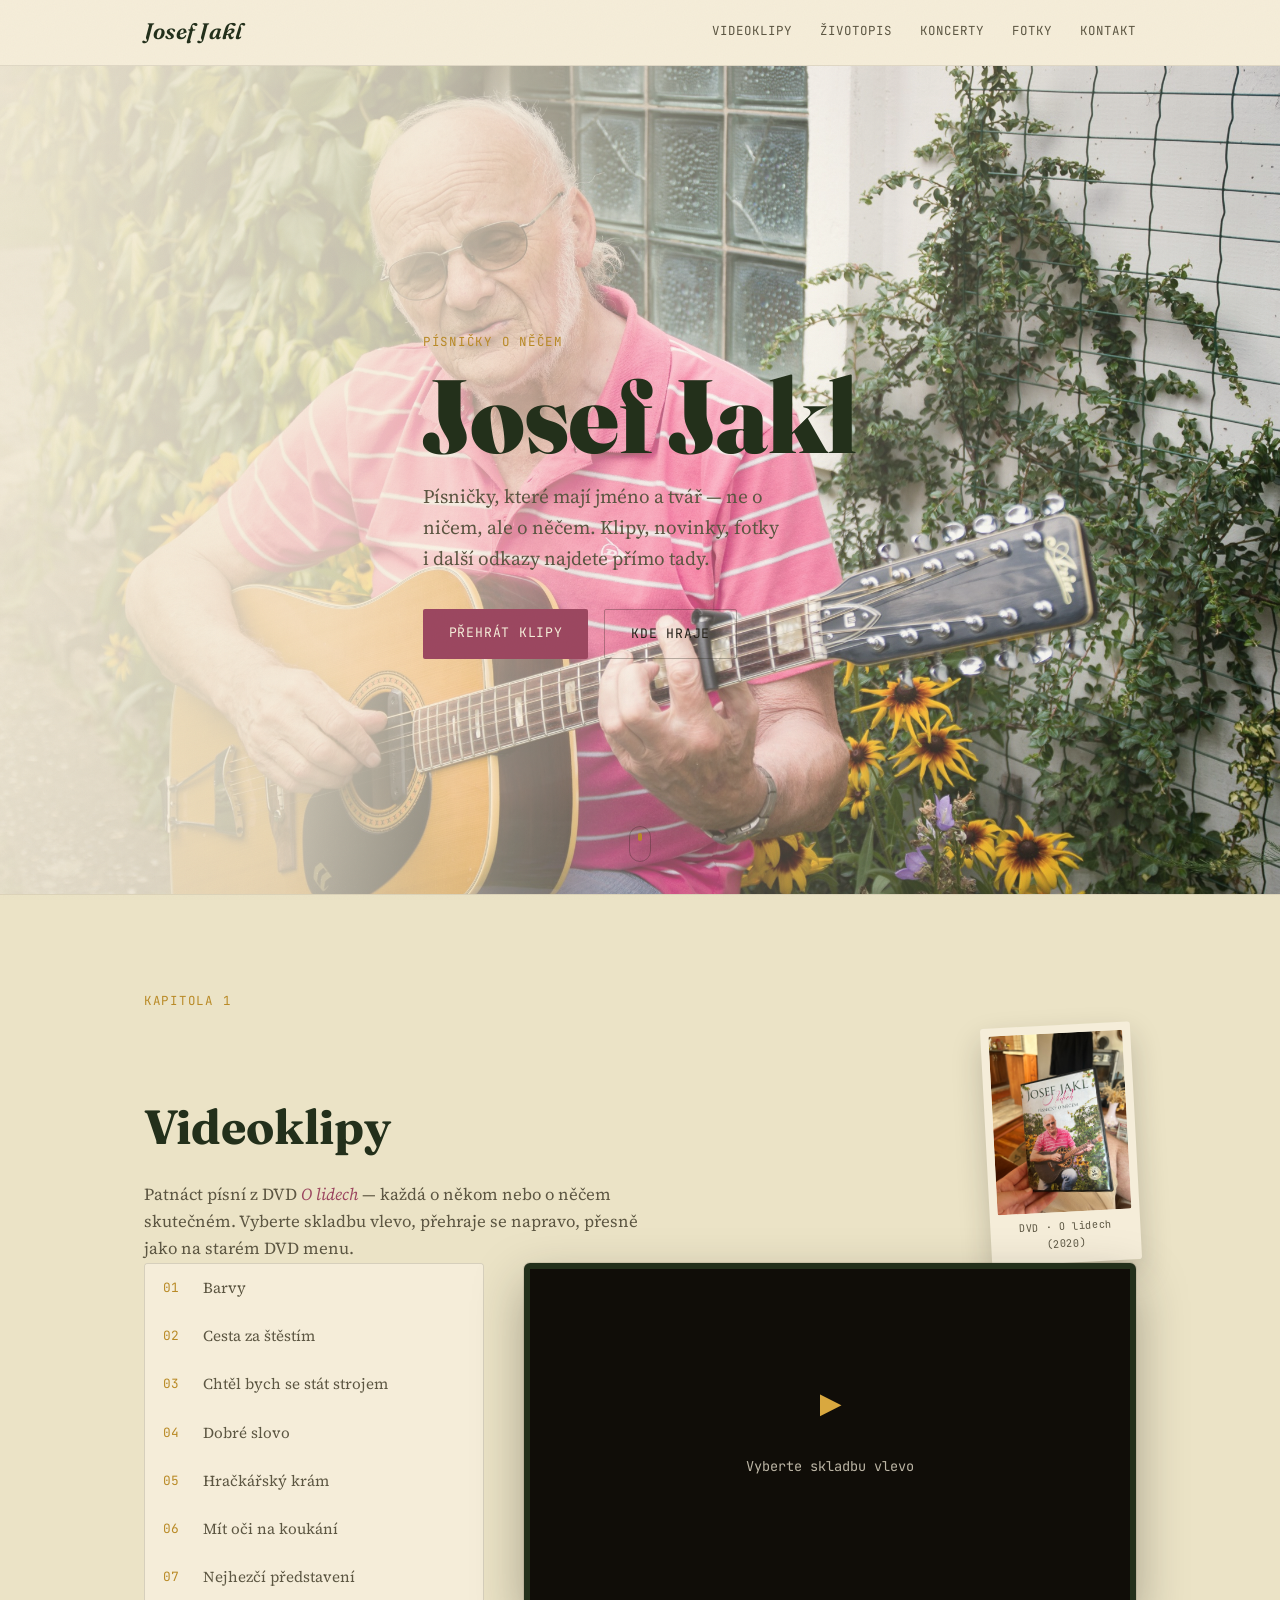
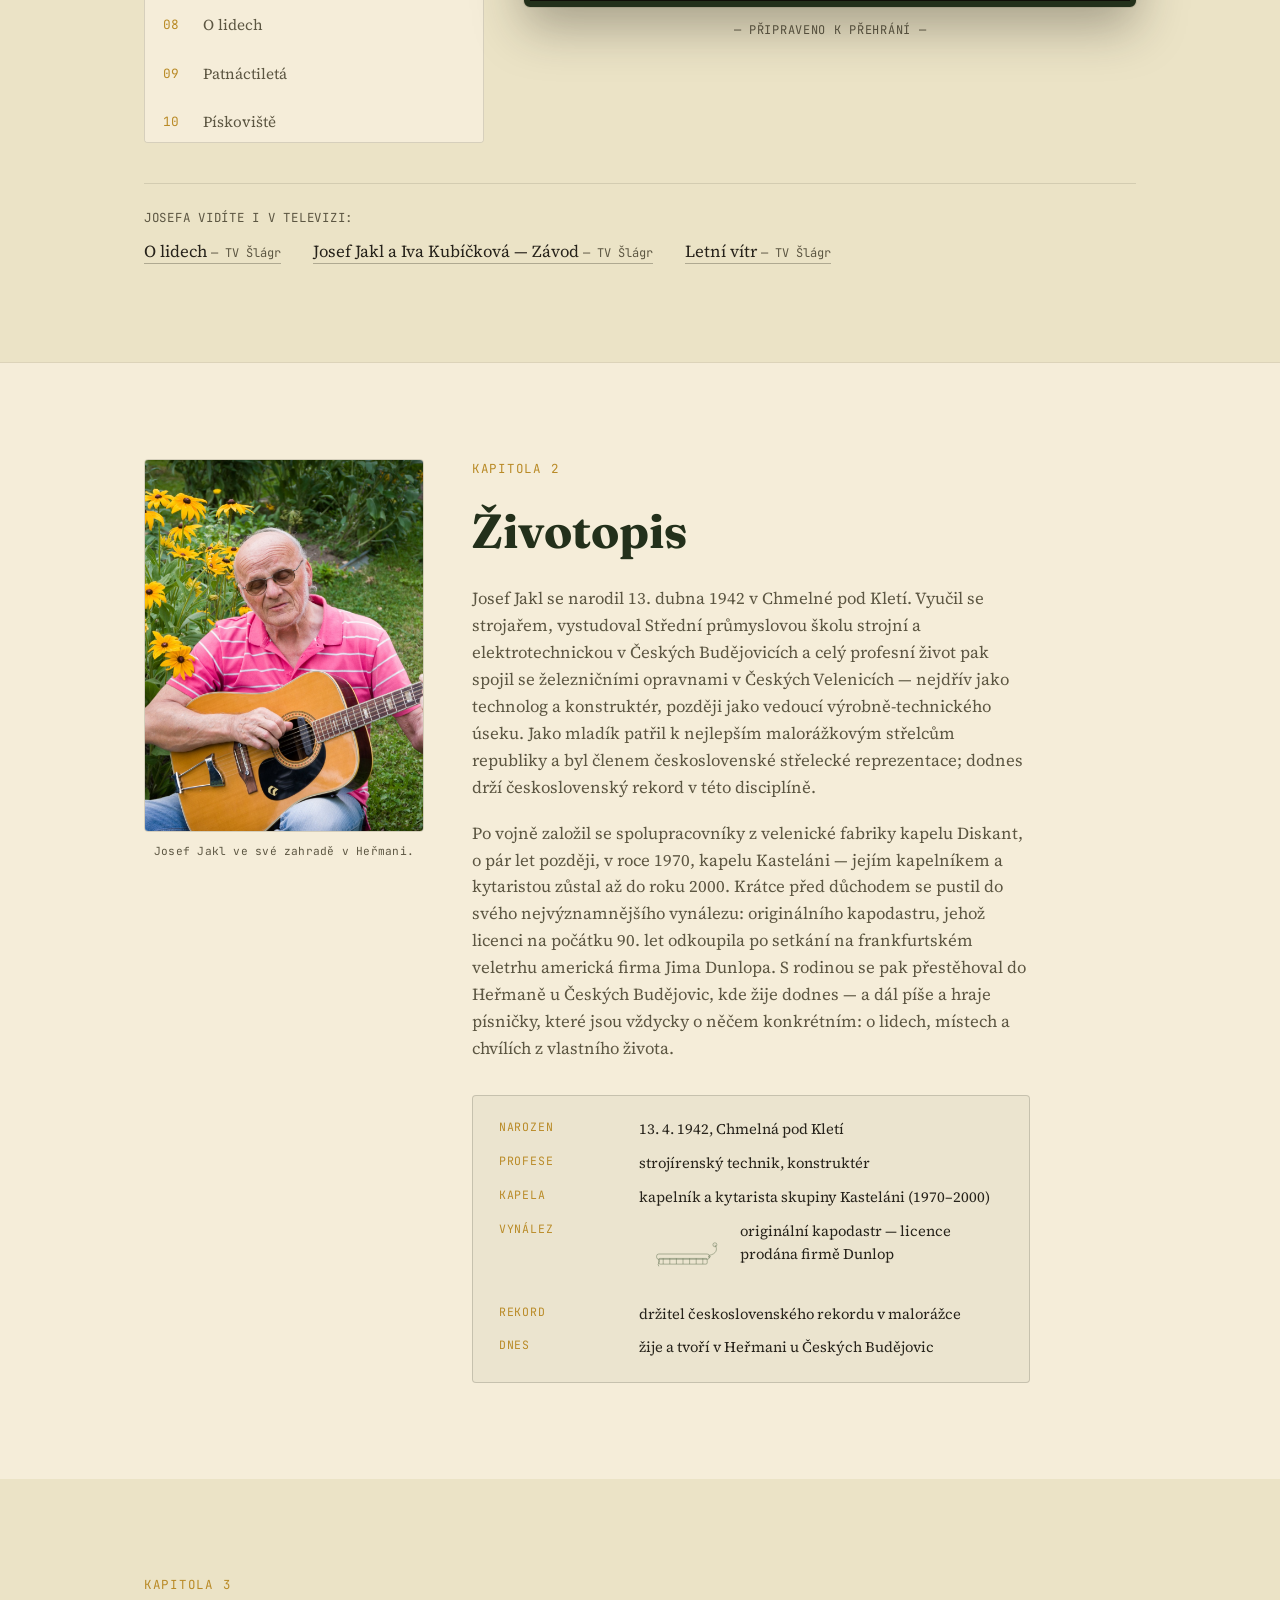
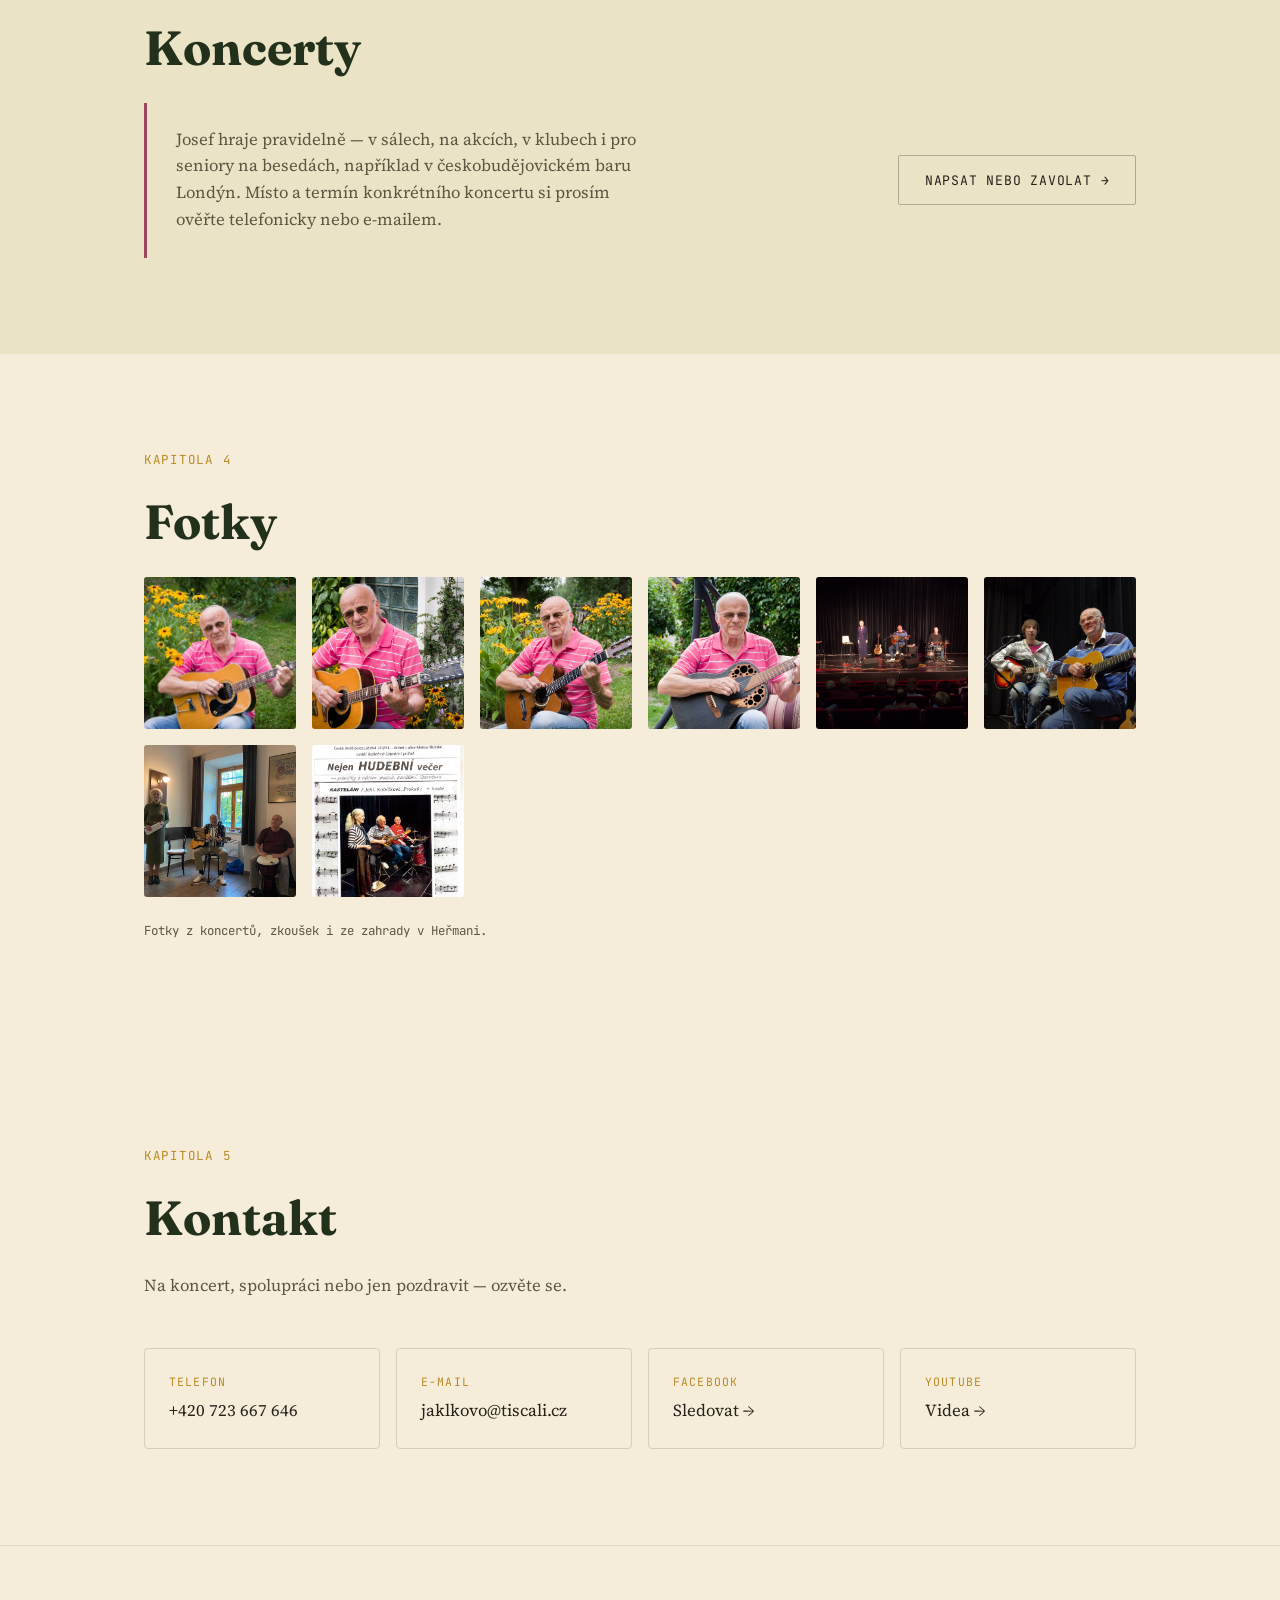
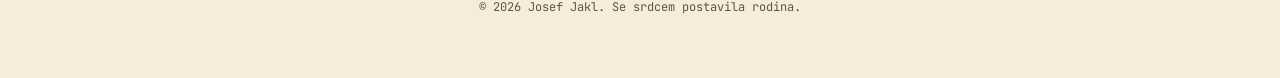
==== index.html @ b503de64 "Initial commit: Josef Jakl website Písničkář site built around his own DVD cover art (O lidech), rea" ====
<!DOCTYPE html>
<html lang="cs">
<head>
<meta charset="UTF-8">
<meta name="viewport" content="width=device-width, initial-scale=1.0">
<title>Josef Jakl — písničky o něčem</title>
<meta name="description" content="Oficiální stránky písničkáře Josefa Jakla — patnáct klipů z DVD O lidech, životní příběh strojaře, vynálezce kapodastru a kapelníka skupiny Kasteláni, koncerty a kontakt.">
<link rel="preconnect" href="https://fonts.googleapis.com">
<link rel="preconnect" href="https://fonts.gstatic.com" crossorigin>
<link href="https://fonts.googleapis.com/css2?family=Fraunces:ital,wght@0,400;0,500;0,600;0,700;0,900;1,500;1,600&family=Source+Serif+4:opsz,wght@8..60,400;8..60,600;8..60,700&family=JetBrains+Mono:wght@400;500;600&display=swap" rel="stylesheet">
<link rel="stylesheet" href="styles.css">
</head>
<body>

<div class="grain"></div>

<header class="site-header">
  <div class="header-inner">
    <a class="wordmark-small" href="#top">Josef Jakl</a>
    <button class="nav-toggle" id="navToggle" aria-expanded="false" aria-controls="primaryNav" aria-label="Otevřít menu">
      <span></span><span></span><span></span>
    </button>
    <nav class="primary-nav" id="primaryNav">
      <a href="#videoklipy">Videoklipy</a>
      <a href="#zivotopis">Životopis</a>
      <a href="#koncerty">Koncerty</a>
      <a href="#galerie">Fotky</a>
      <a href="#kontakt">Kontakt</a>
    </nav>
  </div>
</header>

<main id="top">

  <!-- HERO -->
  <section class="hero">
    <div class="hero-photo" aria-hidden="true">
      <img src="assets/photos/josef-hero.jpg" alt="">
    </div>
    <div class="hero-content">
      <p class="eyebrow">Písničky o něčem</p>
      <h1 class="wordmark">Josef Jakl</h1>
      <p class="hero-tagline">Písničky, které mají jméno a tvář — ne o ničem, ale o něčem. Klipy, novinky, fotky i další odkazy najdete přímo tady.</p>
      <div class="hero-actions">
        <a class="btn btn-primary" href="#videoklipy">Přehrát klipy</a>
        <a class="btn btn-ghost" href="#koncerty">Kde hraje</a>
      </div>
    </div>
    <div class="scroll-cue" aria-hidden="true">
      <span></span>
    </div>
  </section>

  <!-- VIDEO DVD MENU -->
  <section class="section videos" id="videoklipy">
    <div class="section-inner">
      <p class="eyebrow">Kapitola 1</p>
      <div class="videos-intro">
        <div>
          <h2 class="section-title">Videoklipy</h2>
          <p class="section-lede">Patnáct písní z DVD <em>O lidech</em> — každá o někom nebo o něčem skutečném. Vyberte skladbu vlevo, přehraje se napravo, přesně jako na starém DVD menu.</p>
        </div>
        <figure class="dvd-cover-card">
          <img src="assets/photos/dvd-cover-o-lidech.jpg" alt="Obal DVD Josef Jakl — O lidech, Písničky o něčem">
          <figcaption>DVD · O lidech (2020)</figcaption>
        </figure>
      </div>

      <div class="dvd-menu">
        <ol class="track-list" id="trackList" aria-label="Seznam skladeb"></ol>

        <div class="screen-wrap">
          <div class="screen" id="screen">
            <div class="screen-placeholder" id="screenPlaceholder">
              <p class="screen-glyph">▶</p>
              <p>Vyberte skladbu vlevo</p>
            </div>
            <div class="video-embed" id="videoEmbed" hidden></div>
            <div class="no-video" id="noVideo" hidden>
              <p>Video zatím není nahráno.</p>
              <p class="no-video-sub">Doplňte YouTube ID v <code>script.js</code>.</p>
            </div>
          </div>
          <p class="screen-caption" id="screenCaption">— připraveno k přehrání —</p>
        </div>
      </div>

      <div class="tv-clips">
        <p class="tv-clips-label">Josefa vidíte i v televizi:</p>
        <ul class="tv-clips-list" id="tvClips"></ul>
      </div>
    </div>
  </section>

  <!-- BIOGRAPHY -->
  <section class="section bio" id="zivotopis">
    <div class="section-inner bio-grid">
      <div class="bio-portrait">
        <img src="assets/photos/josef-zahrada.jpg" alt="Josef Jakl s kytarou ve své zahradě">
        <span class="bio-portrait-caption">Josef Jakl ve své zahradě v Heřmani.</span>
      </div>
      <div class="bio-text">
        <p class="eyebrow">Kapitola 2</p>
        <h2 class="section-title">Životopis</h2>
        <p class="liner-note">
          Josef Jakl se narodil 13. dubna 1942 v Chmelné pod Kletí. Vyučil se
          strojařem, vystudoval Střední průmyslovou školu strojní a
          elektrotechnickou v Českých Budějovicích a celý profesní život pak
          spojil se železničními opravnami v Českých Velenicích — nejdřív jako
          technolog a konstruktér, později jako vedoucí výrobně-technického
          úseku. Jako mladík patřil k nejlepším malorážkovým střelcům
          republiky a byl členem československé střelecké reprezentace;
          dodnes drží československý rekord v této disciplíně.
        </p>
        <p class="liner-note">
          Po vojně založil se spolupracovníky z velenické fabriky kapelu
          Diskant, o pár let později, v roce 1970, kapelu Kasteláni — jejím
          kapelníkem a kytaristou zůstal až do roku 2000. Krátce před
          důchodem se pustil do svého nejvýznamnějšího vynálezu: originálního
          kapodastru, jehož licenci na počátku 90. let odkoupila po setkání na
          frankfurtském veletrhu americká firma Jima Dunlopa. S rodinou se
          pak přestěhoval do Heřmaně u Českých Budějovic, kde žije dodnes —
          a dál píše a hraje písničky, které jsou vždycky o něčem konkrétním:
          o lidech, místech a chvílích z vlastního života.
        </p>
        <dl class="fact-card" aria-label="Životopisná fakta">
          <div><dt>Narozen</dt><dd>13. 4. 1942, Chmelná pod Kletí</dd></div>
          <div><dt>Profese</dt><dd>strojírenský technik, konstruktér</dd></div>
          <div><dt>Kapela</dt><dd>kapelník a kytarista skupiny Kasteláni (1970–2000)</dd></div>
          <div>
            <dt>Vynález</dt>
            <dd>
              <svg class="fact-icon" viewBox="0 0 400 300" xmlns="http://www.w3.org/2000/svg" aria-hidden="true">
                <rect x="90" y="170" width="220" height="26" rx="6"/>
                <line x1="110" y1="170" x2="110" y2="196"/>
                <line x1="140" y1="170" x2="140" y2="196"/>
                <line x1="170" y1="170" x2="170" y2="196"/>
                <line x1="200" y1="170" x2="200" y2="196"/>
                <line x1="230" y1="170" x2="230" y2="196"/>
                <line x1="260" y1="170" x2="260" y2="196"/>
                <line x1="290" y1="170" x2="290" y2="196"/>
                <rect x="80" y="150" width="240" height="24" rx="10"/>
                <path d="M320 156 C 350 150, 360 130, 345 108"/>
                <circle cx="345" cy="108" r="9"/>
                <circle cx="320" cy="162" r="4"/>
                <path d="M90 174 q6 8 0 16 q-6 8 0 16"/>
              </svg>
              originální kapodastr — licence prodána firmě Dunlop
            </dd>
          </div>
          <div><dt>Rekord</dt><dd>držitel československého rekordu v malorážce</dd></div>
          <div><dt>Dnes</dt><dd>žije a tvoří v Heřmani u Českých Budějovic</dd></div>
        </dl>
      </div>
    </div>
  </section>

  <!-- CONCERTS -->
  <section class="section concerts" id="koncerty">
    <div class="section-inner">
      <p class="eyebrow">Kapitola 3</p>
      <h2 class="section-title">Koncerty</h2>
      <div class="concert-band">
        <p class="concert-text">
          Josef hraje pravidelně — v sálech, na akcích, v klubech i pro
          seniory na besedách, například v českobudějovickém baru Londýn.
          Místo a termín konkrétního koncertu si prosím ověřte telefonicky
          nebo e-mailem.
        </p>
        <a class="btn btn-ghost concert-fb-link" href="#kontakt">
          Napsat nebo zavolat →
        </a>
      </div>
    </div>
  </section>

  <!-- GALLERY -->
  <section class="section gallery" id="galerie">
    <div class="section-inner">
      <p class="eyebrow">Kapitola 4</p>
      <h2 class="section-title">Fotky</h2>
      <div class="photo-grid" id="photoGrid" aria-label="Galerie fotografií">
        <div class="photo-slot photo-real">
          <img src="assets/photos/josef-zahrada.jpg" alt="Josef Jakl s kytarou ve své zahradě">
        </div>
        <div class="photo-slot photo-real">
          <img src="assets/photos/josef-zed.jpg" alt="Josef Jakl s kytarou u zdi obrostlé břečťanem">
        </div>
        <div class="photo-slot photo-real">
          <img src="assets/photos/josef-slunecnice.jpg" alt="Josef Jakl s kytarou mezi třapatkami">
        </div>
        <div class="photo-slot photo-real">
          <img src="assets/photos/josef-houpacka.jpg" alt="Josef Jakl s kytarou na zahradní houpačce">
        </div>
        <div class="photo-slot photo-real">
          <img src="assets/photos/koncert-jeviste.jpg" alt="Josef Jakl na jevišti s kapelou Kasteláni">
        </div>
        <div class="photo-slot photo-real">
          <img src="assets/photos/koncert-detail.jpg" alt="Josef Jakl při koncertním vystoupení">
        </div>
        <div class="photo-slot photo-real">
          <img src="assets/photos/koncert-kavarna.jpg" alt="Josef Jakl při vystoupení v kavárně">
        </div>
        <div class="photo-slot photo-real">
          <img src="assets/photos/kastelani-plakat.jpg" alt="Plakát na hudební večer kapely Kasteláni">
        </div>
      </div>
      <p class="gallery-hint">Fotky z koncertů, zkoušek i ze zahrady v Heřmani.</p>
    </div>
  </section>

  <!-- CONTACT -->
  <section class="section contact" id="kontakt">
    <div class="section-inner">
      <p class="eyebrow">Kapitola 5</p>
      <h2 class="section-title">Kontakt</h2>
      <p class="section-lede">Na koncert, spolupráci nebo jen pozdravit — ozvěte se.</p>

      <div class="contact-grid">
        <a class="contact-card" href="tel:+420000000000" id="phoneLink">
          <span class="contact-label">Telefon</span>
          <span class="contact-value" id="phoneValue">+420 000 000 000</span>
        </a>
        <a class="contact-card" href="mailto:josef@example.com" id="emailLink">
          <span class="contact-label">E-mail</span>
          <span class="contact-value" id="emailValue">josef@example.com</span>
        </a>
        <a class="contact-card" href="#" id="facebookLink" target="_blank" rel="noopener">
          <span class="contact-label">Facebook</span>
          <span class="contact-value">Sledovat →</span>
        </a>
        <a class="contact-card" href="#" id="youtubeLink" target="_blank" rel="noopener">
          <span class="contact-label">YouTube</span>
          <span class="contact-value">Videa →</span>
        </a>
      </div>
    </div>
  </section>

</main>

<footer class="site-footer">
  <p>&copy; <span id="year"></span> Josef Jakl. Se srdcem postavila rodina.</p>
</footer>

<script src="script.js"></script>
</body>
</html>
---- styles.css ----
/* ============================================================
   Design tokens
   Palette lifted from the "O lidech" DVD cover: whitewashed
   wall, climbing ivy, black-eyed sunflowers, his pink shirt,
   a gold foil seal.
   Type: Fraunces (display, warm literary serif with a soft,
   slightly eccentric edge) / Source Serif 4 (body, liner-notes
   warmth) / JetBrains Mono (utility — patent specs, chapter
   numbers, a nod to the engineer in him).
   ============================================================ */
:root {
  --cream: #f5edd9;
  --panel: #ebe3c6;
  --ink: #26221a;
  --ink-dim: #5c5642;
  --ivy: #3d5230;
  --ivy-deep: #23301b;
  --gold: #b98a26;
  --gold-bright: #d9a83f;
  --rose: #bd5f76;
  --rose-deep: #9c4760;

  --cream-rgb: 245, 237, 217;
  --ink-rgb: 38, 34, 26;
  --ivy-rgb: 61, 82, 48;

  --font-display: "Fraunces", serif;
  --font-body: "Source Serif 4", Georgia, serif;
  --font-mono: "JetBrains Mono", ui-monospace, monospace;

  --max-width: 1120px;
  --edge: clamp(1.5rem, 5vw, 4rem);
}

*, *::before, *::after { box-sizing: border-box; }

html { scroll-behavior: smooth; }

@media (prefers-reduced-motion: reduce) {
  html { scroll-behavior: auto; }
  *, *::before, *::after {
    animation-duration: 0.01ms !important;
    animation-iteration-count: 1 !important;
    transition-duration: 0.01ms !important;
    scroll-behavior: auto !important;
  }
}

body {
  margin: 0;
  background: var(--cream);
  color: var(--ink);
  font-family: var(--font-body);
  font-size: 1.05rem;
  line-height: 1.6;
  -webkit-font-smoothing: antialiased;
}

a { color: inherit; }

em { font-style: italic; color: var(--rose-deep); }

/* subtle paper-grain texture overlay */
.grain {
  position: fixed;
  inset: 0;
  pointer-events: none;
  z-index: 200;
  opacity: 0.035;
  mix-blend-mode: multiply;
  background-image: url("data:image/svg+xml,%3Csvg xmlns='http://www.w3.org/2000/svg' width='120' height='120'%3E%3Cfilter id='n'%3E%3CfeTurbulence type='fractalNoise' baseFrequency='0.9' numOctaves='2' stitchTiles='stitch'/%3E%3C/filter%3E%3Crect width='100%25' height='100%25' filter='url(%23n)'/%3E%3C/svg%3E");
}

/* ---------- header ---------- */
.site-header {
  position: sticky;
  top: 0;
  z-index: 100;
  background: rgba(var(--cream-rgb), 0.96);
  border-bottom: 1px solid rgba(var(--ink-rgb), 0.1);
}

.header-inner {
  max-width: var(--max-width);
  margin: 0 auto;
  padding: 0.9rem var(--edge);
  display: flex;
  align-items: center;
  justify-content: space-between;
}

.wordmark-small {
  font-family: var(--font-display);
  font-weight: 600;
  font-style: italic;
  font-size: 1.4rem;
  letter-spacing: 0.01em;
  color: var(--ivy-deep);
  text-decoration: none;
}

.primary-nav {
  display: flex;
  gap: 1.75rem;
}

.primary-nav a {
  text-decoration: none;
  font-family: var(--font-mono);
  font-size: 0.78rem;
  letter-spacing: 0.08em;
  text-transform: uppercase;
  color: var(--ink-dim);
  position: relative;
  padding-bottom: 2px;
}

.primary-nav a:hover,
.primary-nav a:focus-visible {
  color: var(--rose-deep);
}

.nav-toggle {
  display: none;
  flex-direction: column;
  gap: 5px;
  background: none;
  border: none;
  cursor: pointer;
  padding: 0.5rem;
}

.nav-toggle span {
  width: 22px;
  height: 2px;
  background: var(--ink);
}

/* focus visibility, everywhere */
a:focus-visible, button:focus-visible {
  outline: 2px solid var(--ivy-deep);
  outline-offset: 3px;
}

/* ---------- hero ---------- */
.hero {
  position: relative;
  min-height: 92vh;
  display: flex;
  align-items: center;
  justify-content: center;
  overflow: hidden;
  padding: 6rem var(--edge) 4rem;
  background: var(--cream);
}

.hero-photo {
  position: absolute;
  inset: 0;
  z-index: 0;
}
.hero-photo img {
  width: 100%;
  height: 100%;
  object-fit: cover;
  object-position: 30% 20%;
  filter: saturate(0.94) sepia(0.04) brightness(1.02);
}
.hero-photo::after {
  content: "";
  position: absolute;
  inset: 0;
  background:
    linear-gradient(100deg,
      rgba(var(--cream-rgb), 0.95) 0%,
      rgba(var(--cream-rgb), 0.8) 30%,
      rgba(var(--cream-rgb), 0.32) 55%,
      rgba(var(--ivy-rgb), 0.08) 100%);
}

.hero-content {
  position: relative;
  z-index: 1;
  max-width: 640px;
  text-align: left;
}

.eyebrow {
  font-family: var(--font-mono);
  font-size: 0.78rem;
  letter-spacing: 0.14em;
  text-transform: uppercase;
  color: var(--gold);
  margin: 0 0 0.9rem;
}

.wordmark {
  font-family: var(--font-display);
  font-weight: 900;
  font-size: clamp(3.2rem, 9vw, 6.5rem);
  line-height: 0.95;
  margin: 0 0 1rem;
  color: var(--ivy-deep);
}

.hero-tagline {
  font-size: 1.2rem;
  color: var(--ink-dim);
  max-width: 36ch;
  margin: 0 0 2.2rem;
}

.hero-actions {
  display: flex;
  gap: 1rem;
  flex-wrap: wrap;
}

.btn {
  display: inline-block;
  font-family: var(--font-mono);
  font-size: 0.82rem;
  letter-spacing: 0.06em;
  text-transform: uppercase;
  text-decoration: none;
  padding: 0.85rem 1.6rem;
  border-radius: 2px;
  transition: transform 0.15s ease, background 0.15s ease;
}

.btn-primary {
  background: var(--rose-deep);
  color: var(--cream);
}
.btn-primary:hover { background: var(--rose); transform: translateY(-1px); }

.btn-ghost {
  border: 1px solid rgba(var(--ink-rgb),0.3);
  color: var(--ink);
}
.btn-ghost:hover { border-color: var(--gold); color: var(--gold); transform: translateY(-1px); }

.scroll-cue {
  position: absolute;
  bottom: 2rem;
  left: 50%;
  transform: translateX(-50%);
  width: 22px;
  height: 36px;
  border: 1px solid rgba(var(--ink-rgb),0.3);
  border-radius: 12px;
}
.scroll-cue span {
  display: block;
  width: 4px;
  height: 8px;
  margin: 6px auto 0;
  background: var(--gold);
  border-radius: 2px;
  animation: cue 1.8s ease-in-out infinite;
}
@keyframes cue {
  0% { transform: translateY(0); opacity: 1; }
  60% { transform: translateY(12px); opacity: 0; }
  100% { opacity: 0; }
}

/* ---------- sections, general ---------- */
.section { padding: 6rem 0; }
.section-inner {
  max-width: var(--max-width);
  margin: 0 auto;
  padding: 0 var(--edge);
}

.section-title {
  font-family: var(--font-display);
  font-weight: 700;
  font-size: clamp(2rem, 4vw, 3rem);
  margin: 0 0 1rem;
  color: var(--ivy-deep);
}

.section-lede {
  max-width: 56ch;
  color: var(--ink-dim);
  margin: 0 0 3rem;
}

.reveal {
  opacity: 0;
  transform: translateY(24px);
  transition: opacity 0.7s ease, transform 0.7s ease;
}
.reveal.in-view {
  opacity: 1;
  transform: translateY(0);
}

/* ---------- video DVD menu ---------- */
.videos { background: var(--panel); border-top: 1px solid rgba(var(--ink-rgb),0.08); border-bottom: 1px solid rgba(var(--ink-rgb),0.08); }

.videos-intro {
  display: flex;
  justify-content: space-between;
  align-items: flex-end;
  gap: 2rem;
  flex-wrap: wrap;
}
.videos-intro .section-lede { margin-bottom: 0; }

.dvd-cover-card {
  margin: 0;
  width: 150px;
  flex-shrink: 0;
  transform: rotate(-3deg);
  background: var(--cream);
  padding: 0.5rem 0.5rem 0.7rem;
  border-radius: 3px;
  box-shadow: 0 14px 30px rgba(var(--ink-rgb), 0.22);
}
.dvd-cover-card img {
  display: block;
  width: 100%;
  border-radius: 2px;
}
.dvd-cover-card figcaption {
  font-family: var(--font-mono);
  font-size: 0.65rem;
  letter-spacing: 0.06em;
  text-align: center;
  color: var(--ink-dim);
  margin-top: 0.4rem;
}

.dvd-menu {
  display: grid;
  grid-template-columns: minmax(0, 340px) 1fr;
  gap: 2.5rem;
  align-items: start;
}

.track-list {
  list-style: none;
  margin: 0;
  padding: 0;
  border: 1px solid rgba(var(--ink-rgb),0.15);
  border-radius: 4px;
  overflow: hidden;
  max-height: 480px;
  overflow-y: auto;
  background: var(--cream);
}

.track-row {
  display: flex;
  align-items: center;
  gap: 0.9rem;
  width: 100%;
  text-align: left;
  padding: 0.85rem 1.1rem;
  background: transparent;
  border: none;
  border-bottom: 1px solid rgba(var(--ink-rgb),0.08);
  color: var(--ink-dim);
  cursor: pointer;
  font-family: var(--font-body);
  font-size: 0.95rem;
}

.track-row:last-child { border-bottom: none; }

.track-num {
  font-family: var(--font-mono);
  font-size: 0.8rem;
  color: var(--gold);
  min-width: 1.6rem;
}

.track-title { flex: 1; }

.track-row:hover,
.track-row:focus-visible {
  background: rgba(185, 138, 38, 0.1);
  color: var(--ink);
}

.track-row.active {
  background: var(--ivy);
  color: var(--cream);
}
.track-row.active .track-num { color: var(--cream); }

.screen-wrap { position: sticky; top: 90px; }

.screen {
  position: relative;
  aspect-ratio: 16 / 9;
  background: #100d08;
  border-radius: 6px;
  border: 6px solid var(--ivy-deep);
  box-shadow: 0 20px 50px rgba(var(--ink-rgb), 0.35), 0 0 0 1px rgba(var(--ink-rgb), 0.1);
  overflow: hidden;
}

.screen-placeholder:not([hidden]), .no-video:not([hidden]) {
  position: absolute;
  inset: 0;
  display: flex;
  flex-direction: column;
  align-items: center;
  justify-content: center;
  gap: 0.5rem;
  color: rgba(var(--cream-rgb), 0.75);
  font-family: var(--font-mono);
  font-size: 0.85rem;
  text-align: center;
  padding: 1rem;
}

.screen-glyph { font-size: 2.2rem; color: var(--gold-bright); margin: 0; }

.no-video-sub code {
  background: rgba(var(--cream-rgb), 0.1);
  padding: 0.1rem 0.4rem;
  border-radius: 3px;
}

.video-embed { position: absolute; inset: 0; }
.video-embed iframe, .video-embed video { width: 100%; height: 100%; border: 0; background: #000; }

.screen-caption {
  font-family: var(--font-mono);
  font-size: 0.75rem;
  letter-spacing: 0.06em;
  text-transform: uppercase;
  color: var(--ink-dim);
  margin: 0.9rem 0 0;
  text-align: center;
}

.tv-clips {
  margin-top: 2.5rem;
  padding-top: 1.5rem;
  border-top: 1px solid rgba(var(--ink-rgb), 0.12);
}
.tv-clips-label {
  font-family: var(--font-mono);
  font-size: 0.78rem;
  letter-spacing: 0.06em;
  text-transform: uppercase;
  color: var(--ink-dim);
  margin: 0 0 0.7rem;
}
.tv-clips-list {
  list-style: none;
  margin: 0;
  padding: 0;
  display: flex;
  flex-wrap: wrap;
  gap: 0.6rem 2rem;
}
.tv-clips-list a {
  text-decoration: none;
  color: var(--ink);
  border-bottom: 1px solid rgba(var(--ink-rgb), 0.3);
  transition: border-color 0.15s ease, color 0.15s ease;
}
.tv-clips-list a:hover,
.tv-clips-list a:focus-visible {
  color: var(--rose-deep);
  border-color: var(--rose-deep);
}
.tv-clip-source {
  font-family: var(--font-mono);
  font-size: 0.75rem;
  color: var(--ink-dim);
}

/* ---------- biography ---------- */
.bio-grid {
  display: grid;
  grid-template-columns: minmax(0, 280px) 1fr;
  gap: 3rem;
  align-items: start;
}

.bio-portrait {
  display: flex;
  flex-direction: column;
  gap: 0.7rem;
}
.bio-portrait img {
  width: 100%;
  aspect-ratio: 3 / 4;
  object-fit: cover;
  object-position: 50% 22%;
  border-radius: 4px;
  border: 1px solid rgba(var(--ink-rgb),0.15);
}
.bio-portrait-caption {
  font-family: var(--font-mono);
  font-size: 0.7rem;
  letter-spacing: 0.02em;
  color: var(--ink-dim);
  text-align: center;
}

.liner-note {
  color: var(--ink-dim);
  max-width: 62ch;
}
.liner-note + .liner-note { margin-top: 1.2rem; }

.fact-card {
  margin: 2rem 0 0;
  padding: 1.4rem 1.6rem;
  border: 1px solid rgba(var(--ink-rgb), 0.18);
  border-radius: 4px;
  background: rgba(var(--ivy-rgb), 0.05);
  display: grid;
  gap: 0.65rem;
  max-width: 62ch;
}
.fact-card > div {
  display: grid;
  grid-template-columns: 8rem 1fr;
  gap: 0.8rem;
}
.fact-card dt {
  font-family: var(--font-mono);
  font-size: 0.72rem;
  letter-spacing: 0.08em;
  text-transform: uppercase;
  color: var(--gold);
}
.fact-card dd {
  margin: 0;
  font-size: 0.92rem;
  color: var(--ink);
}
.fact-icon {
  width: 88px;
  float: left;
  shape-outside: margin-box;
  margin: 0.1rem 0.8rem 0.3rem 0;
  fill: none;
  stroke: var(--ivy);
  stroke-width: 2.2;
  opacity: 0.8;
}

/* ---------- concerts ---------- */
.concerts { background: var(--panel); }
.concert-band {
  border-left: 3px solid var(--rose-deep);
  padding: 1.5rem 0 1.5rem 1.8rem;
  display: flex;
  flex-wrap: wrap;
  align-items: center;
  gap: 1.5rem 2.5rem;
  justify-content: space-between;
}
.concert-text { max-width: 52ch; color: var(--ink-dim); margin: 0; }

/* ---------- gallery ---------- */
.photo-grid {
  display: grid;
  grid-template-columns: repeat(auto-fill, minmax(150px, 1fr));
  gap: 1rem;
  margin-bottom: 1.5rem;
}

.photo-slot {
  aspect-ratio: 1;
  border-radius: 3px;
  background:
    linear-gradient(160deg, rgba(var(--ink-rgb),0.06), rgba(var(--ink-rgb),0.02)),
    var(--cream);
  border: 1px dashed rgba(var(--ink-rgb),0.25);
  display: flex;
  align-items: center;
  justify-content: center;
  color: rgba(var(--ink-rgb),0.35);
  font-family: var(--font-mono);
  font-size: 0.7rem;
}

.photo-slot.photo-real {
  border: none;
  overflow: hidden;
}
.photo-slot.photo-real img {
  width: 100%;
  height: 100%;
  object-fit: cover;
  object-position: 50% 25%;
}

.gallery-hint {
  font-family: var(--font-mono);
  font-size: 0.78rem;
  color: var(--ink-dim);
}
.gallery-hint code {
  background: rgba(var(--ink-rgb),0.08);
  padding: 0.1rem 0.4rem;
  border-radius: 3px;
}

/* ---------- contact ---------- */
.contact-grid {
  display: grid;
  grid-template-columns: repeat(auto-fit, minmax(220px, 1fr));
  gap: 1rem;
}

.contact-card {
  display: flex;
  flex-direction: column;
  gap: 0.4rem;
  padding: 1.5rem;
  border: 1px solid rgba(var(--ink-rgb),0.15);
  border-radius: 4px;
  text-decoration: none;
  transition: border-color 0.15s ease, transform 0.15s ease;
}
.contact-card:hover, .contact-card:focus-visible {
  border-color: var(--gold);
  transform: translateY(-2px);
}

.contact-label {
  font-family: var(--font-mono);
  font-size: 0.72rem;
  letter-spacing: 0.1em;
  text-transform: uppercase;
  color: var(--gold);
}
.contact-value { font-size: 1.05rem; color: var(--ink); }

/* ---------- footer ---------- */
.site-footer {
  text-align: center;
  padding: 2.5rem var(--edge) 3rem;
  color: var(--ink-dim);
  font-family: var(--font-mono);
  font-size: 0.75rem;
  border-top: 1px solid rgba(var(--ink-rgb),0.1);
}

/* ---------- responsive ---------- */
@media (max-width: 860px) {
  .dvd-menu { grid-template-columns: 1fr; }
  .screen-wrap { position: static; }
  .bio-grid { grid-template-columns: 1fr; }
  .bio-portrait { max-width: 280px; }
  .fact-card > div { grid-template-columns: 6rem 1fr; }
}

@media (max-width: 720px) {
  .primary-nav {
    position: absolute;
    top: 100%;
    left: 0;
    right: 0;
    flex-direction: column;
    background: var(--cream);
    padding: 1rem var(--edge) 1.5rem;
    gap: 1rem;
    border-bottom: 1px solid rgba(var(--ink-rgb),0.12);
    display: none;
  }
  .primary-nav.open { display: flex; }
  .nav-toggle { display: flex; }
  .hero-photo img { object-position: 32% 15%; }
  .hero-photo::after {
    background:
      linear-gradient(180deg,
        rgba(var(--cream-rgb), 0.92) 0%,
        rgba(var(--cream-rgb), 0.78) 40%,
        rgba(var(--cream-rgb), 0.4) 68%,
        rgba(var(--ivy-rgb), 0.12) 100%);
  }
  .concert-band { flex-direction: column; align-items: flex-start; }
  .videos-intro { flex-direction: column; align-items: flex-start; }
  .dvd-cover-card { width: 120px; }
}
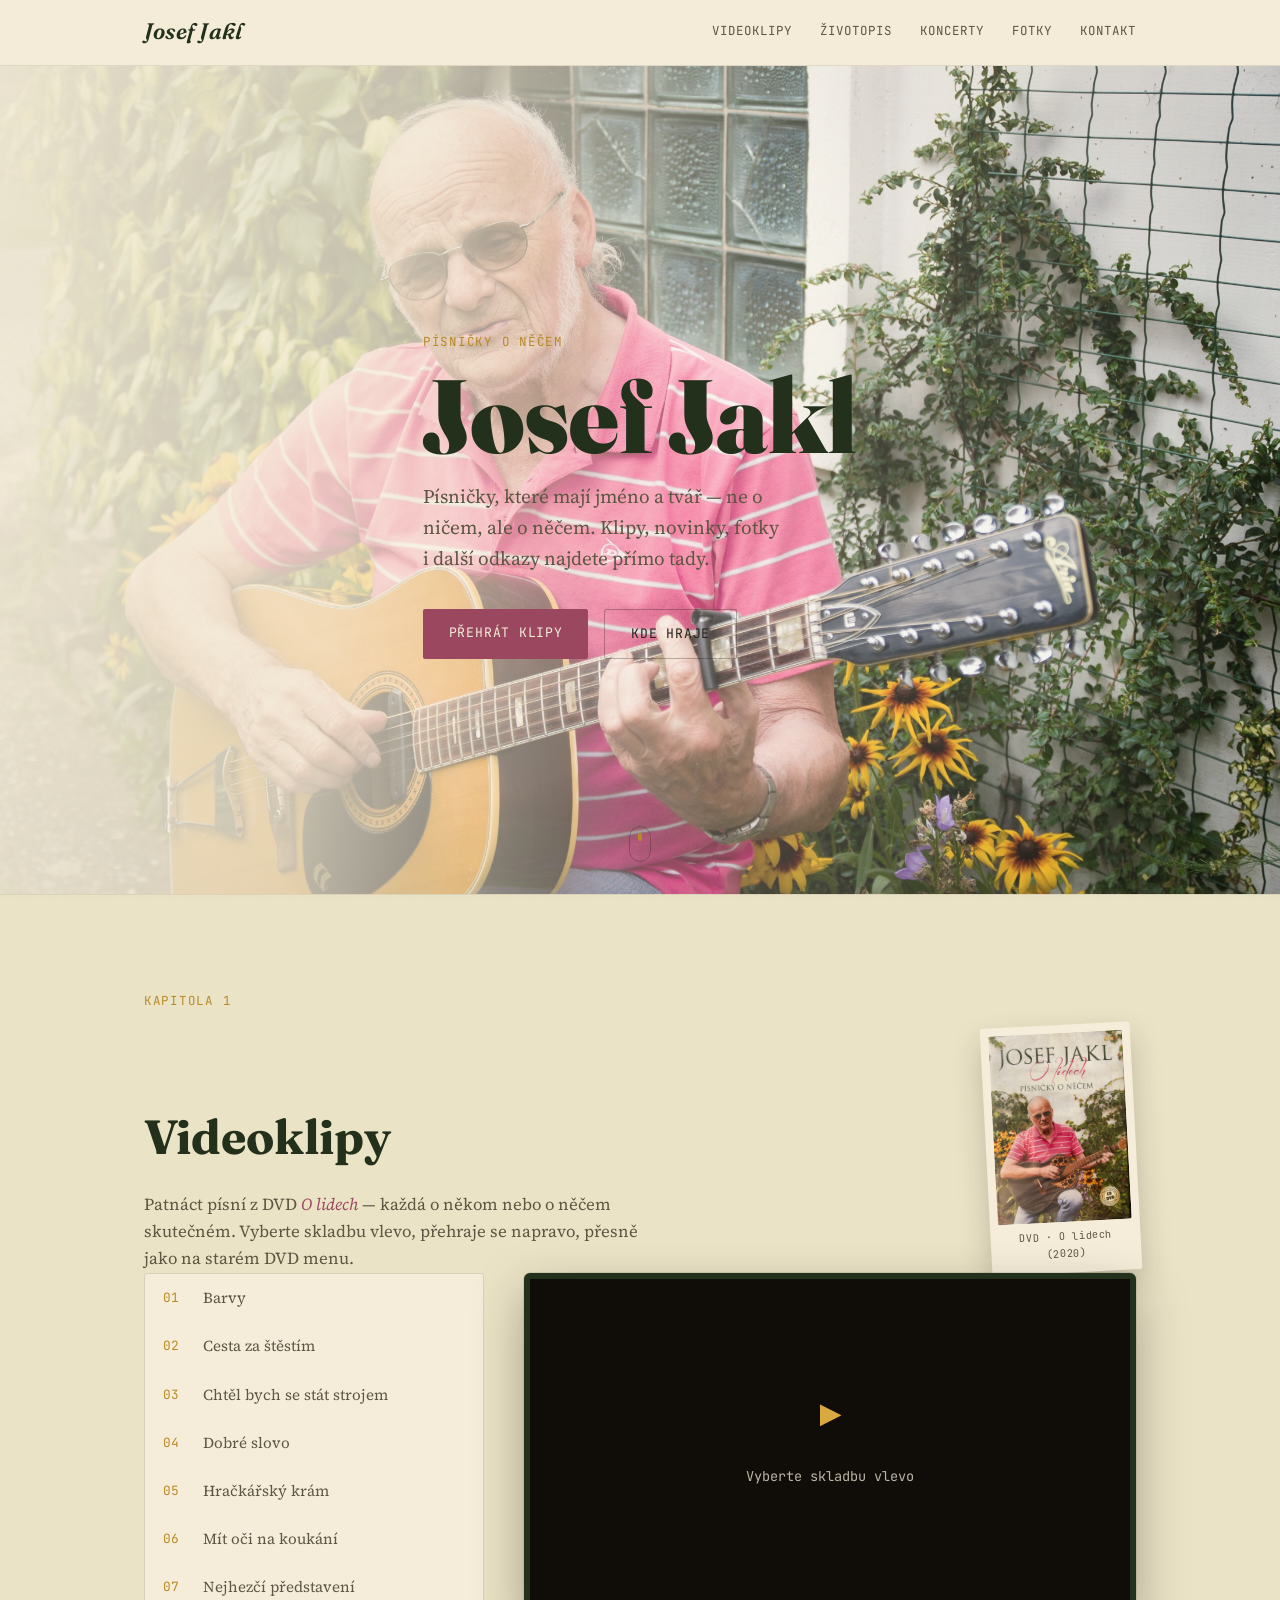
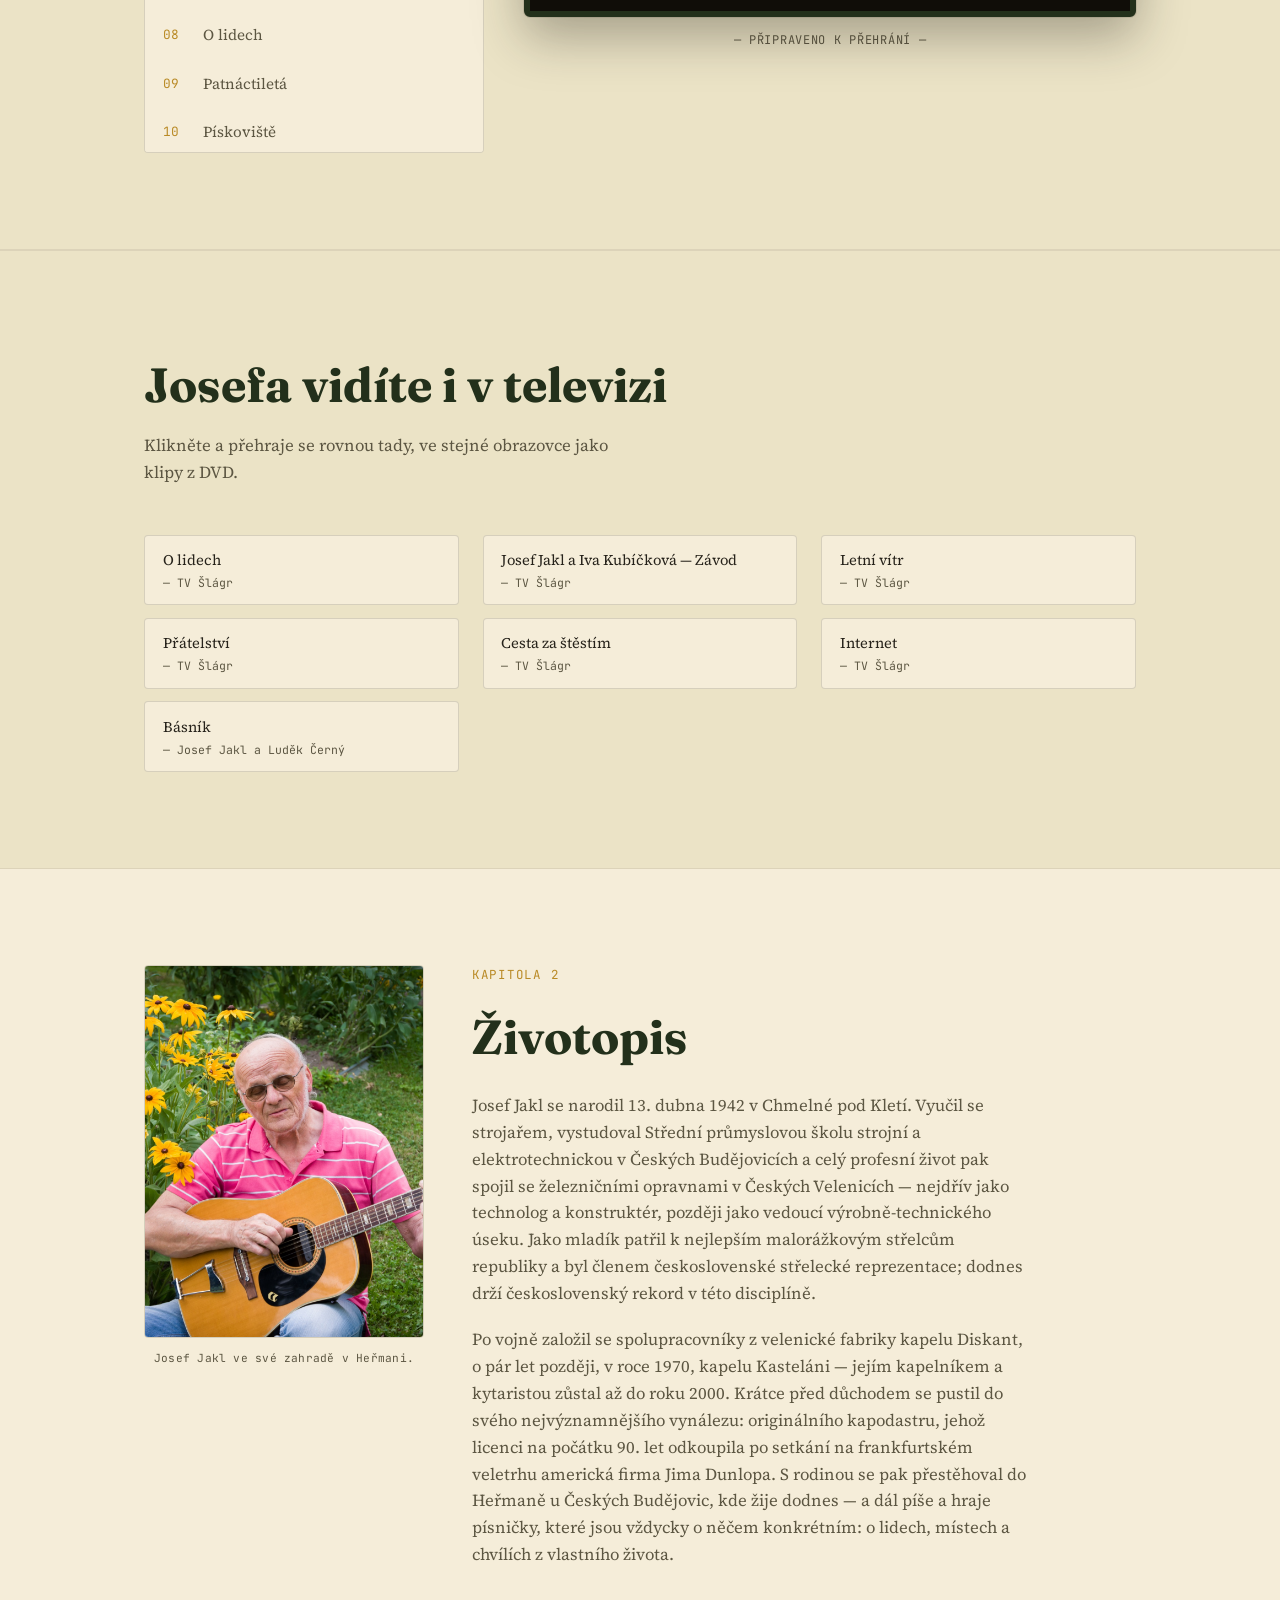
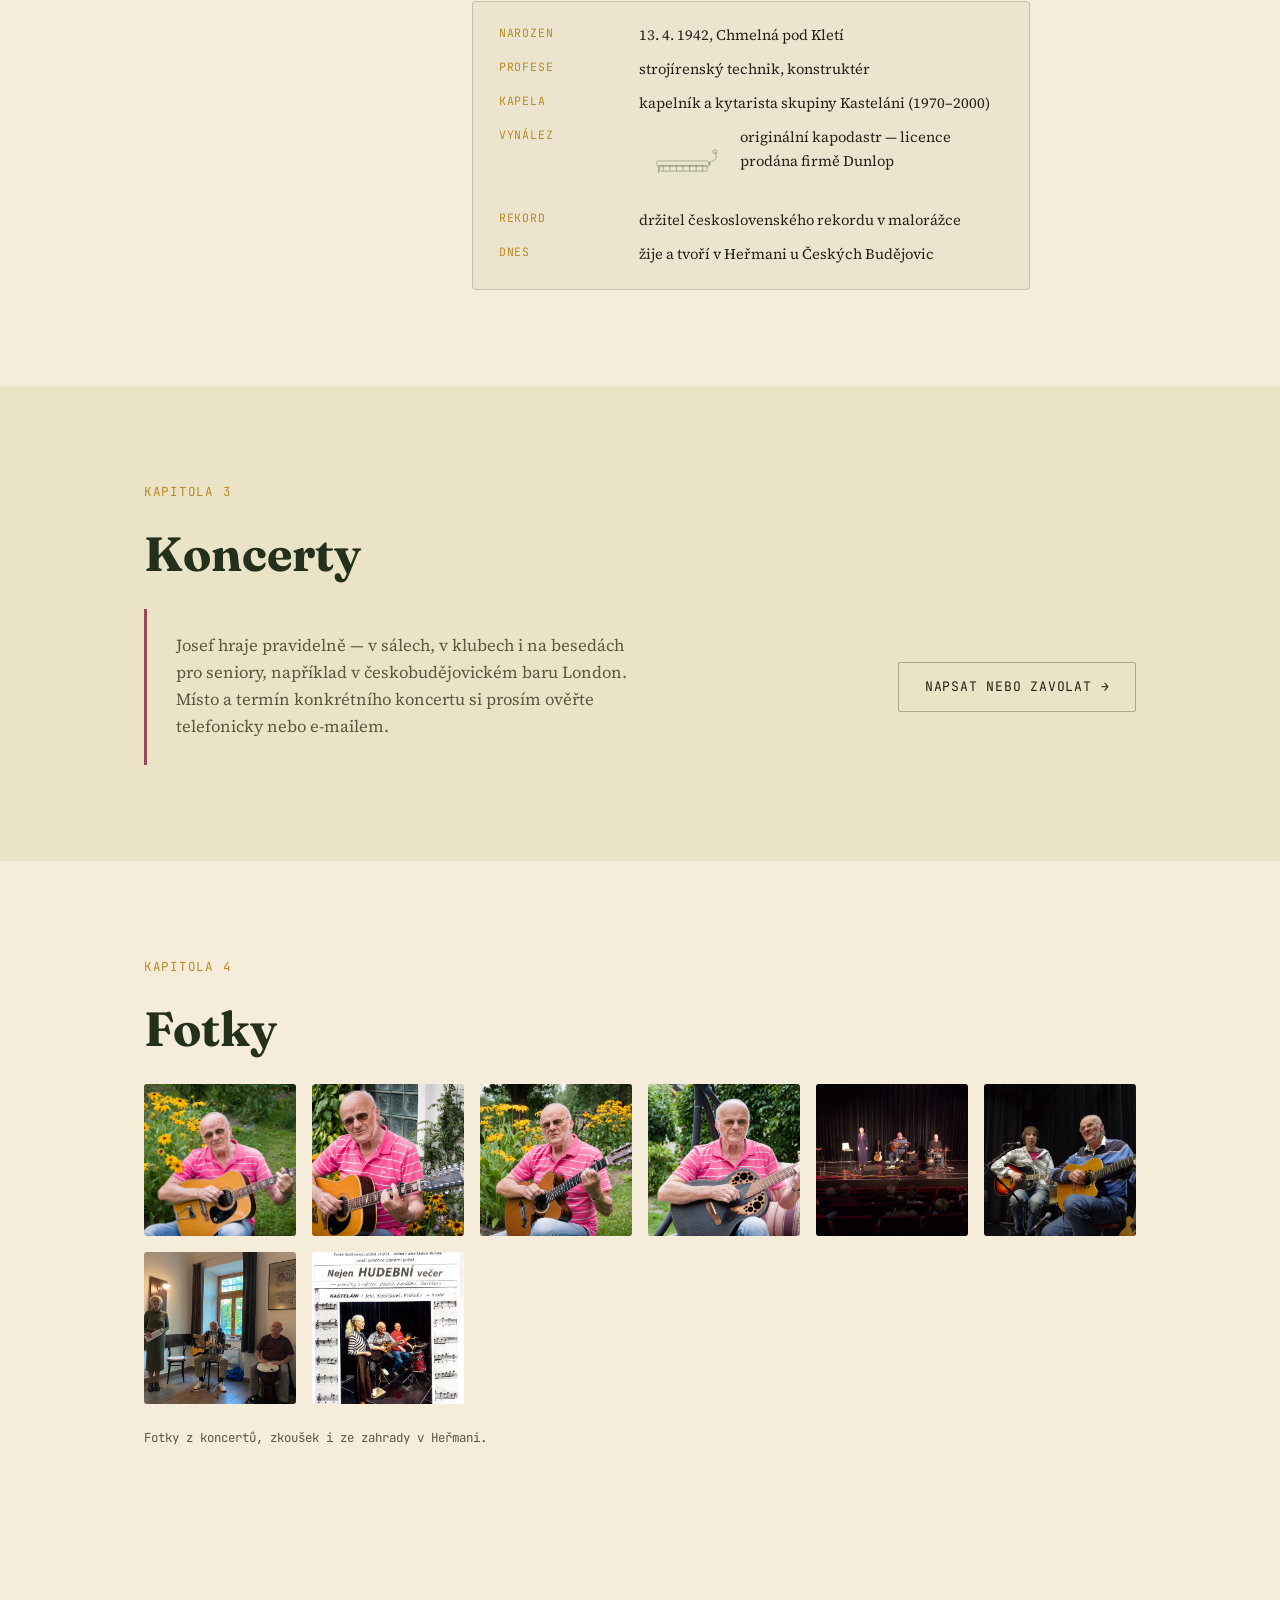
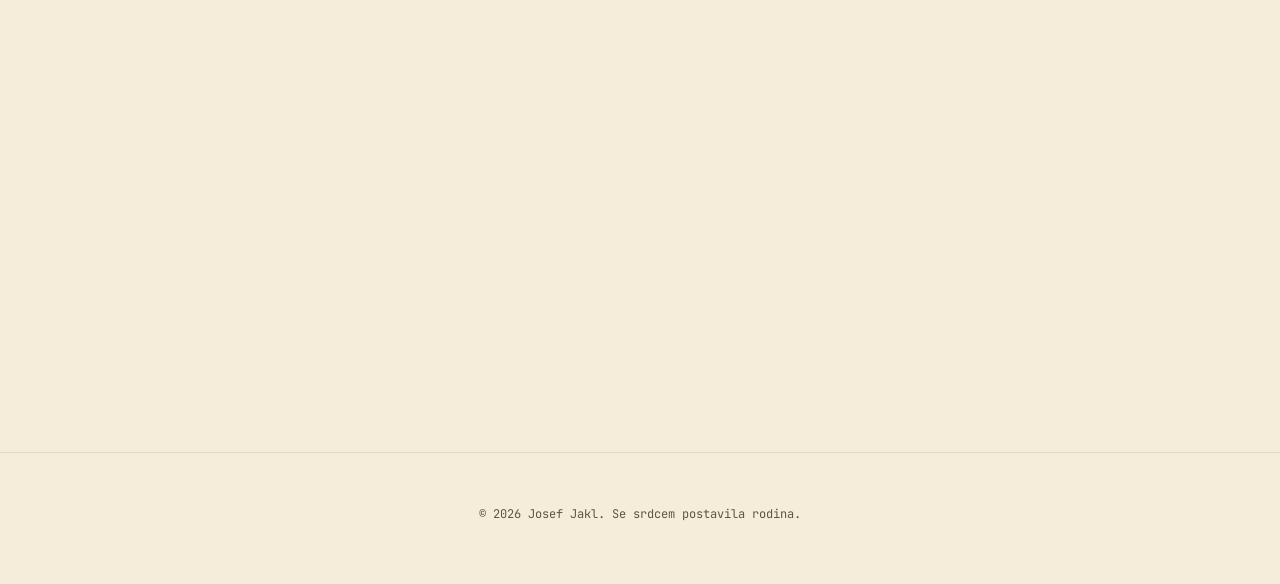
==== commit e7e39eab: "Add TV/album clips section, photo lightbox, and content fixes - Move TV Šlágr clips and the Básník a" ====
--- a/index.html
+++ b/index.html
@@ -84,11 +84,15 @@
           <p class="screen-caption" id="screenCaption">— připraveno k přehrání —</p>
         </div>
       </div>
-
-      <div class="tv-clips">
-        <p class="tv-clips-label">Josefa vidíte i v televizi:</p>
-        <ul class="tv-clips-list" id="tvClips"></ul>
-      </div>
+    </div>
+  </section>
+
+  <!-- TV & ALBUM CLIPS -->
+  <section class="section tv-section" id="televize">
+    <div class="section-inner">
+      <h2 class="section-title tv-section-title">Josefa vidíte i v televizi</h2>
+      <p class="section-lede">Klikněte a přehraje se rovnou tady, ve stejné obrazovce jako klipy z DVD.</p>
+      <ul class="tv-clips-list" id="tvClips"></ul>
     </div>
   </section>
 
@@ -162,10 +166,10 @@
       <h2 class="section-title">Koncerty</h2>
       <div class="concert-band">
         <p class="concert-text">
-          Josef hraje pravidelně — v sálech, na akcích, v klubech i pro
-          seniory na besedách, například v českobudějovickém baru Londýn.
-          Místo a termín konkrétního koncertu si prosím ověřte telefonicky
-          nebo e-mailem.
+          Josef hraje pravidelně — v sálech, v klubech i na besedách pro
+          seniory, například v českobudějovickém baru London. Místo a
+          termín konkrétního koncertu si prosím ověřte telefonicky nebo
+          e-mailem.
         </p>
         <a class="btn btn-ghost concert-fb-link" href="#kontakt">
           Napsat nebo zavolat →
@@ -180,34 +184,45 @@
       <p class="eyebrow">Kapitola 4</p>
       <h2 class="section-title">Fotky</h2>
       <div class="photo-grid" id="photoGrid" aria-label="Galerie fotografií">
-        <div class="photo-slot photo-real">
+        <button type="button" class="photo-slot photo-real" data-index="0">
           <img src="assets/photos/josef-zahrada.jpg" alt="Josef Jakl s kytarou ve své zahradě">
-        </div>
-        <div class="photo-slot photo-real">
+        </button>
+        <button type="button" class="photo-slot photo-real" data-index="1">
           <img src="assets/photos/josef-zed.jpg" alt="Josef Jakl s kytarou u zdi obrostlé břečťanem">
-        </div>
-        <div class="photo-slot photo-real">
+        </button>
+        <button type="button" class="photo-slot photo-real" data-index="2">
           <img src="assets/photos/josef-slunecnice.jpg" alt="Josef Jakl s kytarou mezi třapatkami">
-        </div>
-        <div class="photo-slot photo-real">
+        </button>
+        <button type="button" class="photo-slot photo-real" data-index="3">
           <img src="assets/photos/josef-houpacka.jpg" alt="Josef Jakl s kytarou na zahradní houpačce">
-        </div>
-        <div class="photo-slot photo-real">
+        </button>
+        <button type="button" class="photo-slot photo-real" data-index="4">
           <img src="assets/photos/koncert-jeviste.jpg" alt="Josef Jakl na jevišti s kapelou Kasteláni">
-        </div>
-        <div class="photo-slot photo-real">
+        </button>
+        <button type="button" class="photo-slot photo-real" data-index="5">
           <img src="assets/photos/koncert-detail.jpg" alt="Josef Jakl při koncertním vystoupení">
-        </div>
-        <div class="photo-slot photo-real">
+        </button>
+        <button type="button" class="photo-slot photo-real" data-index="6">
           <img src="assets/photos/koncert-kavarna.jpg" alt="Josef Jakl při vystoupení v kavárně">
-        </div>
-        <div class="photo-slot photo-real">
+        </button>
+        <button type="button" class="photo-slot photo-real" data-index="7">
           <img src="assets/photos/kastelani-plakat.jpg" alt="Plakát na hudební večer kapely Kasteláni">
-        </div>
+        </button>
       </div>
       <p class="gallery-hint">Fotky z koncertů, zkoušek i ze zahrady v Heřmani.</p>
     </div>
   </section>
+
+  <!-- LIGHTBOX -->
+  <div class="lightbox" id="lightbox" hidden>
+    <button type="button" class="lightbox-close" id="lightboxClose" aria-label="Zavřít">✕</button>
+    <button type="button" class="lightbox-nav lightbox-prev" id="lightboxPrev" aria-label="Předchozí fotka">‹</button>
+    <figure class="lightbox-figure">
+      <img class="lightbox-img" id="lightboxImg" src="" alt="">
+      <figcaption class="lightbox-counter" id="lightboxCounter"></figcaption>
+    </figure>
+    <button type="button" class="lightbox-nav lightbox-next" id="lightboxNext" aria-label="Další fotka">›</button>
+  </div>
 
   <!-- CONTACT -->
   <section class="section contact" id="kontakt">
--- a/styles.css
+++ b/styles.css
@@ -439,42 +439,47 @@
   text-align: center;
 }
 
-.tv-clips {
-  margin-top: 2.5rem;
-  padding-top: 1.5rem;
-  border-top: 1px solid rgba(var(--ink-rgb), 0.12);
-}
-.tv-clips-label {
-  font-family: var(--font-mono);
-  font-size: 0.78rem;
-  letter-spacing: 0.06em;
-  text-transform: uppercase;
-  color: var(--ink-dim);
-  margin: 0 0 0.7rem;
-}
+.tv-section { background: var(--panel); border-top: 1px solid rgba(var(--ink-rgb),0.08); border-bottom: 1px solid rgba(var(--ink-rgb),0.08); }
+.tv-section-title { margin-bottom: 0.6rem; }
+
 .tv-clips-list {
   list-style: none;
-  margin: 0;
+  margin: 2rem 0 0;
   padding: 0;
-  display: flex;
-  flex-wrap: wrap;
-  gap: 0.6rem 2rem;
-}
-.tv-clips-list a {
-  text-decoration: none;
+  display: grid;
+  grid-template-columns: repeat(auto-fit, minmax(260px, 1fr));
+  gap: 0.8rem 1.5rem;
+}
+.tv-clip-btn {
+  display: block;
+  width: 100%;
+  text-align: left;
+  background: var(--cream);
+  border: 1px solid rgba(var(--ink-rgb), 0.15);
+  border-radius: 4px;
+  cursor: pointer;
+  padding: 0.9rem 1.1rem;
+  font-family: var(--font-body);
+  font-size: 0.92rem;
   color: var(--ink);
-  border-bottom: 1px solid rgba(var(--ink-rgb), 0.3);
-  transition: border-color 0.15s ease, color 0.15s ease;
-}
-.tv-clips-list a:hover,
-.tv-clips-list a:focus-visible {
-  color: var(--rose-deep);
-  border-color: var(--rose-deep);
-}
+  transition: background 0.15s ease, color 0.15s ease, border-color 0.15s ease;
+}
+.tv-clip-btn:hover,
+.tv-clip-btn:focus-visible {
+  border-color: var(--gold);
+}
+.tv-clip-btn.active {
+  background: var(--ivy);
+  border-color: var(--ivy);
+  color: var(--cream);
+}
+.tv-clip-btn.active .tv-clip-source { color: rgba(var(--cream-rgb), 0.75); }
 .tv-clip-source {
-  font-family: var(--font-mono);
-  font-size: 0.75rem;
-  color: var(--ink-dim);
+  display: block;
+  font-family: var(--font-mono);
+  font-size: 0.72rem;
+  color: var(--ink-dim);
+  margin-top: 0.3rem;
 }
 
 /* ---------- biography ---------- */
@@ -589,12 +594,101 @@
 .photo-slot.photo-real {
   border: none;
   overflow: hidden;
+  padding: 0;
+  margin: 0;
+  font: inherit;
+  cursor: pointer;
+  transition: transform 0.15s ease, box-shadow 0.15s ease;
 }
 .photo-slot.photo-real img {
   width: 100%;
   height: 100%;
   object-fit: cover;
   object-position: 50% 25%;
+  display: block;
+}
+.photo-slot.photo-real:hover,
+.photo-slot.photo-real:focus-visible {
+  transform: translateY(-3px);
+  box-shadow: 0 10px 24px rgba(var(--ink-rgb), 0.25);
+}
+
+/* ---------- lightbox ---------- */
+.lightbox:not([hidden]) {
+  position: fixed;
+  inset: 0;
+  z-index: 300;
+  background: rgba(var(--ink-rgb), 0.92);
+  display: flex;
+  align-items: center;
+  justify-content: center;
+  padding: 3rem;
+}
+.lightbox-figure {
+  margin: 0;
+  max-width: min(90vw, 1100px);
+  max-height: 88vh;
+  display: flex;
+  flex-direction: column;
+  align-items: center;
+  gap: 0.8rem;
+}
+.lightbox-img {
+  max-width: 100%;
+  max-height: 78vh;
+  object-fit: contain;
+  border-radius: 4px;
+  box-shadow: 0 20px 60px rgba(0,0,0,0.5);
+}
+.lightbox-counter {
+  font-family: var(--font-mono);
+  font-size: 0.78rem;
+  letter-spacing: 0.06em;
+  color: rgba(var(--cream-rgb), 0.8);
+}
+.lightbox-close {
+  position: absolute;
+  top: 1.5rem;
+  right: 1.5rem;
+  background: transparent;
+  border: 1px solid rgba(var(--cream-rgb), 0.4);
+  color: var(--cream);
+  width: 2.4rem;
+  height: 2.4rem;
+  border-radius: 50%;
+  font-size: 1rem;
+  cursor: pointer;
+  transition: border-color 0.15s ease, color 0.15s ease;
+}
+.lightbox-close:hover,
+.lightbox-close:focus-visible { border-color: var(--gold-bright); color: var(--gold-bright); }
+
+.lightbox-nav {
+  position: absolute;
+  top: 50%;
+  transform: translateY(-50%);
+  background: transparent;
+  border: 1px solid rgba(var(--cream-rgb), 0.4);
+  color: var(--cream);
+  width: 2.8rem;
+  height: 2.8rem;
+  border-radius: 50%;
+  font-size: 1.4rem;
+  line-height: 1;
+  cursor: pointer;
+  transition: border-color 0.15s ease, color 0.15s ease;
+}
+.lightbox-nav:hover,
+.lightbox-nav:focus-visible { border-color: var(--gold-bright); color: var(--gold-bright); }
+.lightbox-prev { left: 1rem; }
+.lightbox-next { right: 1rem; }
+
+@media (max-width: 720px) {
+  .lightbox { padding: 1rem; }
+  .lightbox-nav { width: 2.3rem; height: 2.3rem; font-size: 1.1rem; }
+  .lightbox-prev { left: 0.4rem; }
+  .lightbox-next { right: 0.4rem; }
+  .lightbox-close { top: 0.8rem; right: 0.8rem; }
 }
 
 .gallery-hint {
